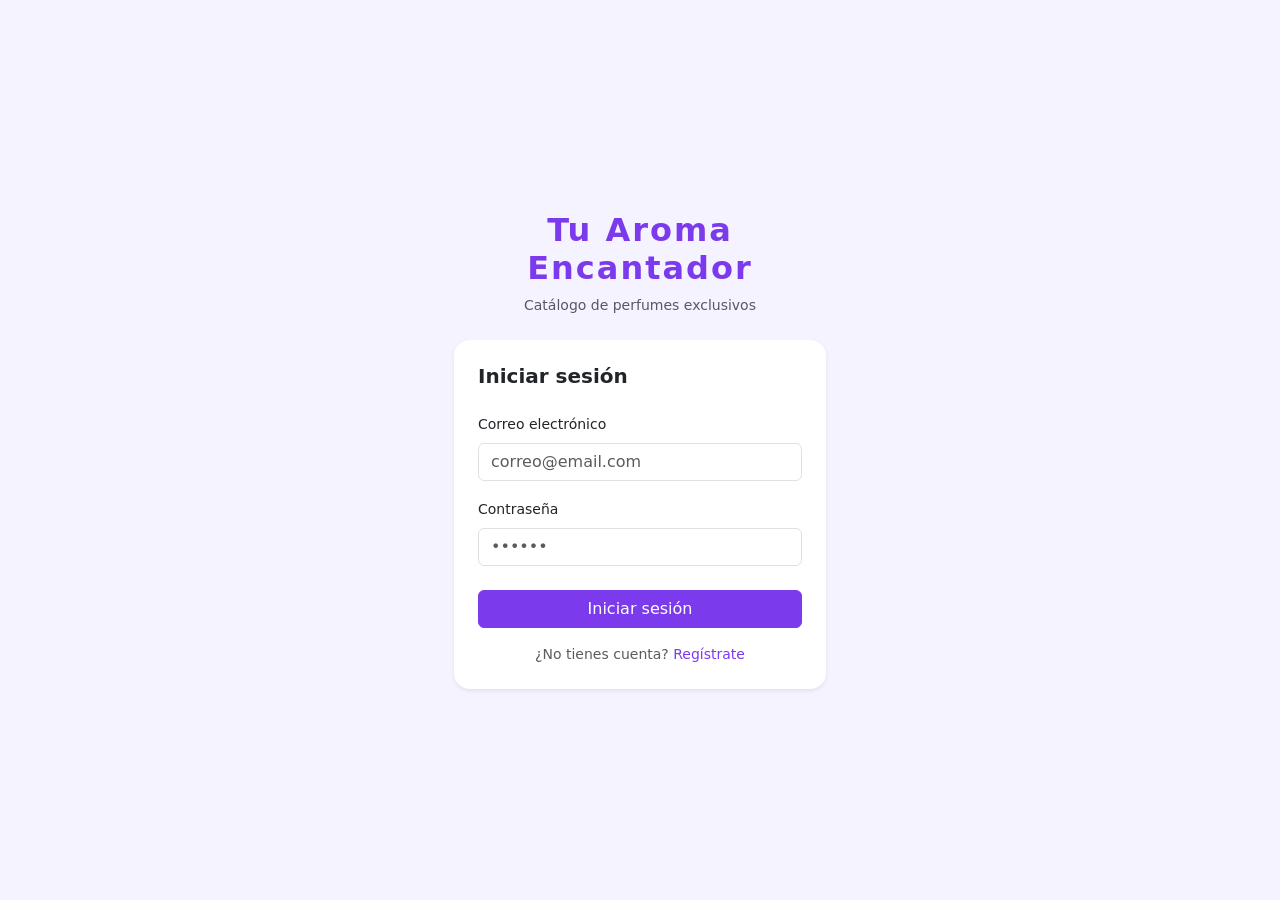
==== index.html @ 7dcd8e97 "feat: Front-end del proyecto de perfumeria" ====
<!DOCTYPE html>
<html lang="es">
<head>
    <meta charset="UTF-8">
    <meta name="viewport" content="width=device-width, initial-scale=1.0">
    <title>Tu Aroma Encantador - Iniciar sesión</title>
    <link href="https://cdn.jsdelivr.net/npm/bootstrap@5.3.3/dist/css/bootstrap.min.css" rel="stylesheet">
    <link href="https://cdn.jsdelivr.net/npm/bootstrap-icons@1.11.3/font/bootstrap-icons.css" rel="stylesheet">
    <link href="css/login.css" rel="stylesheet">
</head>
<body>
    <div class="container min-vh-100 d-flex align-items-center justify-content-center">
        <div class="col-12 col-sm-8 col-md-5 col-lg-4">

            <div class="text-center mb-4">
                <h1 class="brand-title fs-2">Tu Aroma Encantador</h1>
                <p class="text-muted small">Catálogo de perfumes exclusivos</p>
            </div>

            <div class="card shadow-sm p-4">
                <h5 class="mb-4 fw-semibold">Iniciar sesión</h5>

                <div id="alerta" class="alert alert-danger d-none" role="alert"></div>

                <div class="mb-3">
                    <label class="form-label small fw-medium">Correo electrónico</label>
                    <input type="email" id="email" class="form-control" placeholder="correo@email.com">
                </div>

                <div class="mb-4">
                    <label class="form-label small fw-medium">Contraseña</label>
                    <input type="password" id="password" class="form-control" placeholder="••••••">
                </div>

                <button class="btn btn-primary w-100 mb-3" onclick="iniciarSesion()">
                    Iniciar sesión
                </button>

                <p class="text-center small text-muted mb-0">
                    ¿No tienes cuenta?
                    <a href="registro.html" class="text-purple text-decoration-none fw-medium">Regístrate</a>
                </p>
            </div>

        </div>
    </div>

    <script src="https://cdn.jsdelivr.net/npm/bootstrap@5.3.3/dist/js/bootstrap.bundle.min.js"></script>
    <script src="js/auth.js"></script>
    <script src="js/api.js"></script>
    <script src="js/login.js"></script>
</body>
</html>
---- css/login.css ----
body { background-color: #f5f3ff; }
        .card { border: none; border-radius: 16px; }
        .btn-primary { background-color: #7c3aed; border-color: #7c3aed; }
        .btn-primary:hover { background-color: #5b21b6; border-color: #5b21b6; }
        .form-control:focus { border-color: #7c3aed; box-shadow: 0 0 0 0.2rem rgba(124,58,237,0.2); }
        .text-purple { color: #7c3aed; }
        .brand-title { color: #7c3aed; font-weight: 700; letter-spacing: 2px; }
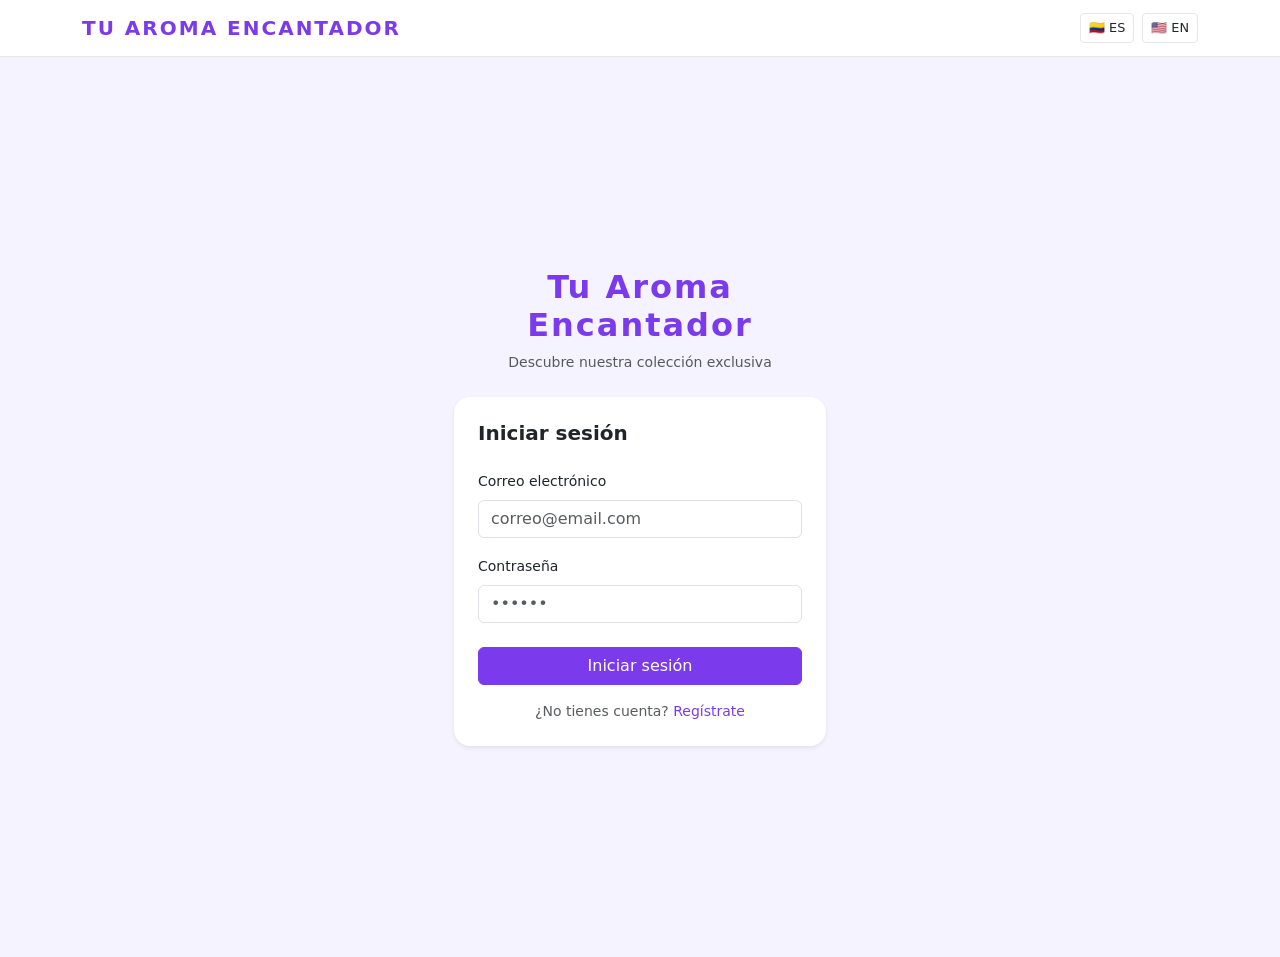
==== commit 5006bbc1: "Feat: Implementacion del i18n en las vistas de login, register y vistas del usuario" ====
--- a/index.html
+++ b/index.html
@@ -9,36 +9,54 @@
     <link href="css/login.css" rel="stylesheet">
 </head>
 <body>
+    <nav class="navbar sticky-top" style="background: white; border-bottom: 1px solid #e5e7eb;">
+        <div class="container">
+            <a class="navbar-brand" href="inicio.html" 
+                style="color: #7c3aed; font-weight: 800; letter-spacing: 2px;">
+                TU AROMA ENCANTADOR
+            </a>
+            <div class="d-flex gap-2">
+                <button onclick="cambiarIdioma('es')" class="btn btn-sm px-2 py-1"
+                    style="font-size:0.8rem; background: none; border: 1px solid #e5e7eb;">
+                    🇨🇴 ES
+                </button>
+                <button onclick="cambiarIdioma('en')" class="btn btn-sm px-2 py-1"
+                    style="font-size:0.8rem; background: none; border: 1px solid #e5e7eb;">
+                    🇺🇸 EN
+                </button>
+            </div>
+        </div>
+    </nav>
     <div class="container min-vh-100 d-flex align-items-center justify-content-center">
         <div class="col-12 col-sm-8 col-md-5 col-lg-4">
 
             <div class="text-center mb-4">
                 <h1 class="brand-title fs-2">Tu Aroma Encantador</h1>
-                <p class="text-muted small">Catálogo de perfumes exclusivos</p>
+                <p class="text-muted small" data-i18n="catalogo.subtitulo">Catálogo de perfumes exclusivos</p>
             </div>
 
             <div class="card shadow-sm p-4">
-                <h5 class="mb-4 fw-semibold">Iniciar sesión</h5>
+                <h5 class="mb-4 fw-semibold" data-i18n="login.titulo">Iniciar sesión</h5>
 
                 <div id="alerta" class="alert alert-danger d-none" role="alert"></div>
 
                 <div class="mb-3">
-                    <label class="form-label small fw-medium">Correo electrónico</label>
+                    <label class="form-label small fw-medium" data-i18n="login.email">Correo electrónico</label>
                     <input type="email" id="email" class="form-control" placeholder="correo@email.com">
                 </div>
 
                 <div class="mb-4">
-                    <label class="form-label small fw-medium">Contraseña</label>
+                    <label class="form-label small fw-medium" data-i18n="login.password">Contraseña</label>
                     <input type="password" id="password" class="form-control" placeholder="••••••">
                 </div>
 
                 <button class="btn btn-primary w-100 mb-3" onclick="iniciarSesion()">
-                    Iniciar sesión
+                    <span data-i18n="login.btn">Iniciar sesión</span>
                 </button>
 
                 <p class="text-center small text-muted mb-0">
-                    ¿No tienes cuenta?
-                    <a href="registro.html" class="text-purple text-decoration-none fw-medium">Regístrate</a>
+                    <span data-i18n="login.no.cuenta">¿No tienes cuenta?</span>
+                    <a href="registro.html" class="text-purple text-decoration-none fw-medium" data-i18n="login.registrate">Regístrate</a>
                 </p>
             </div>
 
@@ -47,6 +65,7 @@
 
     <script src="https://cdn.jsdelivr.net/npm/bootstrap@5.3.3/dist/js/bootstrap.bundle.min.js"></script>
     <script src="js/auth.js"></script>
+    <script src="js/i18n.js"></script>
     <script src="js/api.js"></script>
     <script src="js/login.js"></script>
 </body>
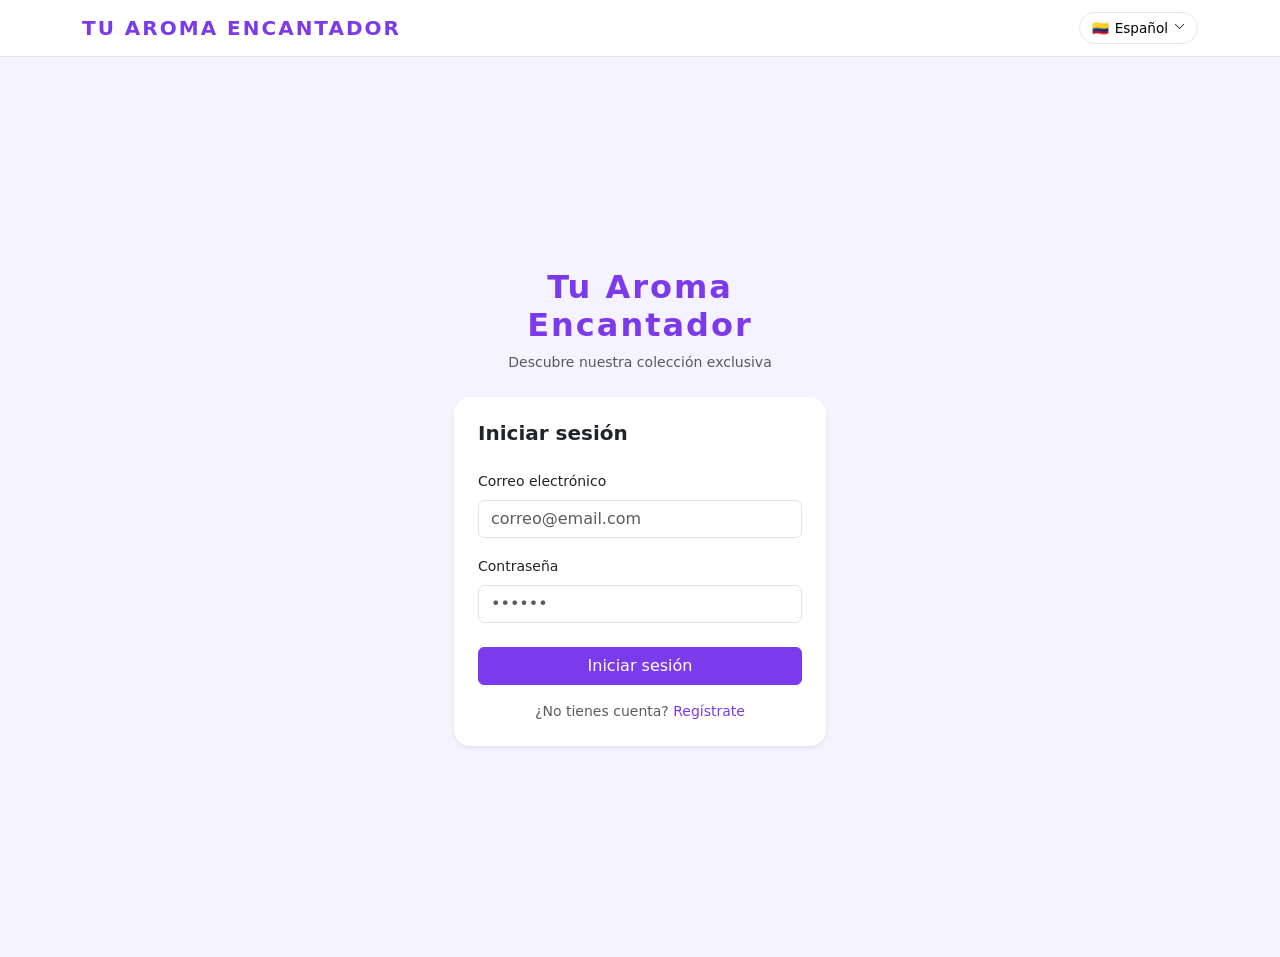
==== commit b91d43ca: "Feat: Implementación de internacionalización en vistas de admin y adicion de slider para cambiar de " ====
--- a/index.html
+++ b/index.html
@@ -7,6 +7,7 @@
     <link href="https://cdn.jsdelivr.net/npm/bootstrap@5.3.3/dist/css/bootstrap.min.css" rel="stylesheet">
     <link href="https://cdn.jsdelivr.net/npm/bootstrap-icons@1.11.3/font/bootstrap-icons.css" rel="stylesheet">
     <link href="css/login.css" rel="stylesheet">
+    <link href="css/idioma.css" rel="stylesheet">
 </head>
 <body>
     <nav class="navbar sticky-top" style="background: white; border-bottom: 1px solid #e5e7eb;">
@@ -15,16 +16,7 @@
                 style="color: #7c3aed; font-weight: 800; letter-spacing: 2px;">
                 TU AROMA ENCANTADOR
             </a>
-            <div class="d-flex gap-2">
-                <button onclick="cambiarIdioma('es')" class="btn btn-sm px-2 py-1"
-                    style="font-size:0.8rem; background: none; border: 1px solid #e5e7eb;">
-                    🇨🇴 ES
-                </button>
-                <button onclick="cambiarIdioma('en')" class="btn btn-sm px-2 py-1"
-                    style="font-size:0.8rem; background: none; border: 1px solid #e5e7eb;">
-                    🇺🇸 EN
-                </button>
-            </div>
+            <div class="idioma-selector-container"></div>
         </div>
     </nav>
     <div class="container min-vh-100 d-flex align-items-center justify-content-center">
--- a/css/idioma.css
+++ b/css/idioma.css
@@ -0,0 +1,78 @@
+.idioma-selector {
+    position: relative;
+}
+
+.idioma-btn {
+    display: flex;
+    align-items: center;
+    gap: 6px;
+    padding: 5px 12px;
+    border-radius: 20px;
+    border: 1px solid #e5e7eb;
+    background: none;
+    font-size: 0.85rem;
+    cursor: pointer;
+    white-space: nowrap;
+    transition: all 0.2s;
+}
+
+.idioma-btn:hover {
+    background-color: #f5f3ff;
+}
+
+.idioma-btn-admin {
+    border-color: #4b5563;
+    color: #c4b5fd;
+}
+
+.idioma-btn-admin:hover {
+    background-color: rgba(124, 58, 237, 0.1);
+}
+
+.idioma-dropdown {
+    position: absolute;
+    top: calc(100% + 6px);
+    right: 0;
+    background: white;
+    border: 1px solid #e5e7eb;
+    border-radius: 12px;
+    box-shadow: 0 4px 16px rgba(0,0,0,0.1);
+    min-width: 150px;
+    z-index: 9999;
+    overflow: hidden;
+    display: none;
+}
+
+.idioma-dropdown.show {
+    display: block;
+}
+
+.idioma-option {
+    display: flex;
+    align-items: center;
+    gap: 8px;
+    padding: 10px 14px;
+    cursor: pointer;
+    font-size: 0.85rem;
+    color: #1e1b4b;
+    transition: background 0.15s;
+    border: none;
+    background: none;
+    width: 100%;
+    text-align: left;
+}
+
+.idioma-option:hover {
+    background-color: #f5f3ff;
+    color: #7c3aed;
+}
+
+.idioma-option.activo {
+    background-color: #ede9fe;
+    color: #7c3aed;
+    font-weight: 600;
+}
+
+.idioma-flag {
+    font-size: 1rem;
+}
